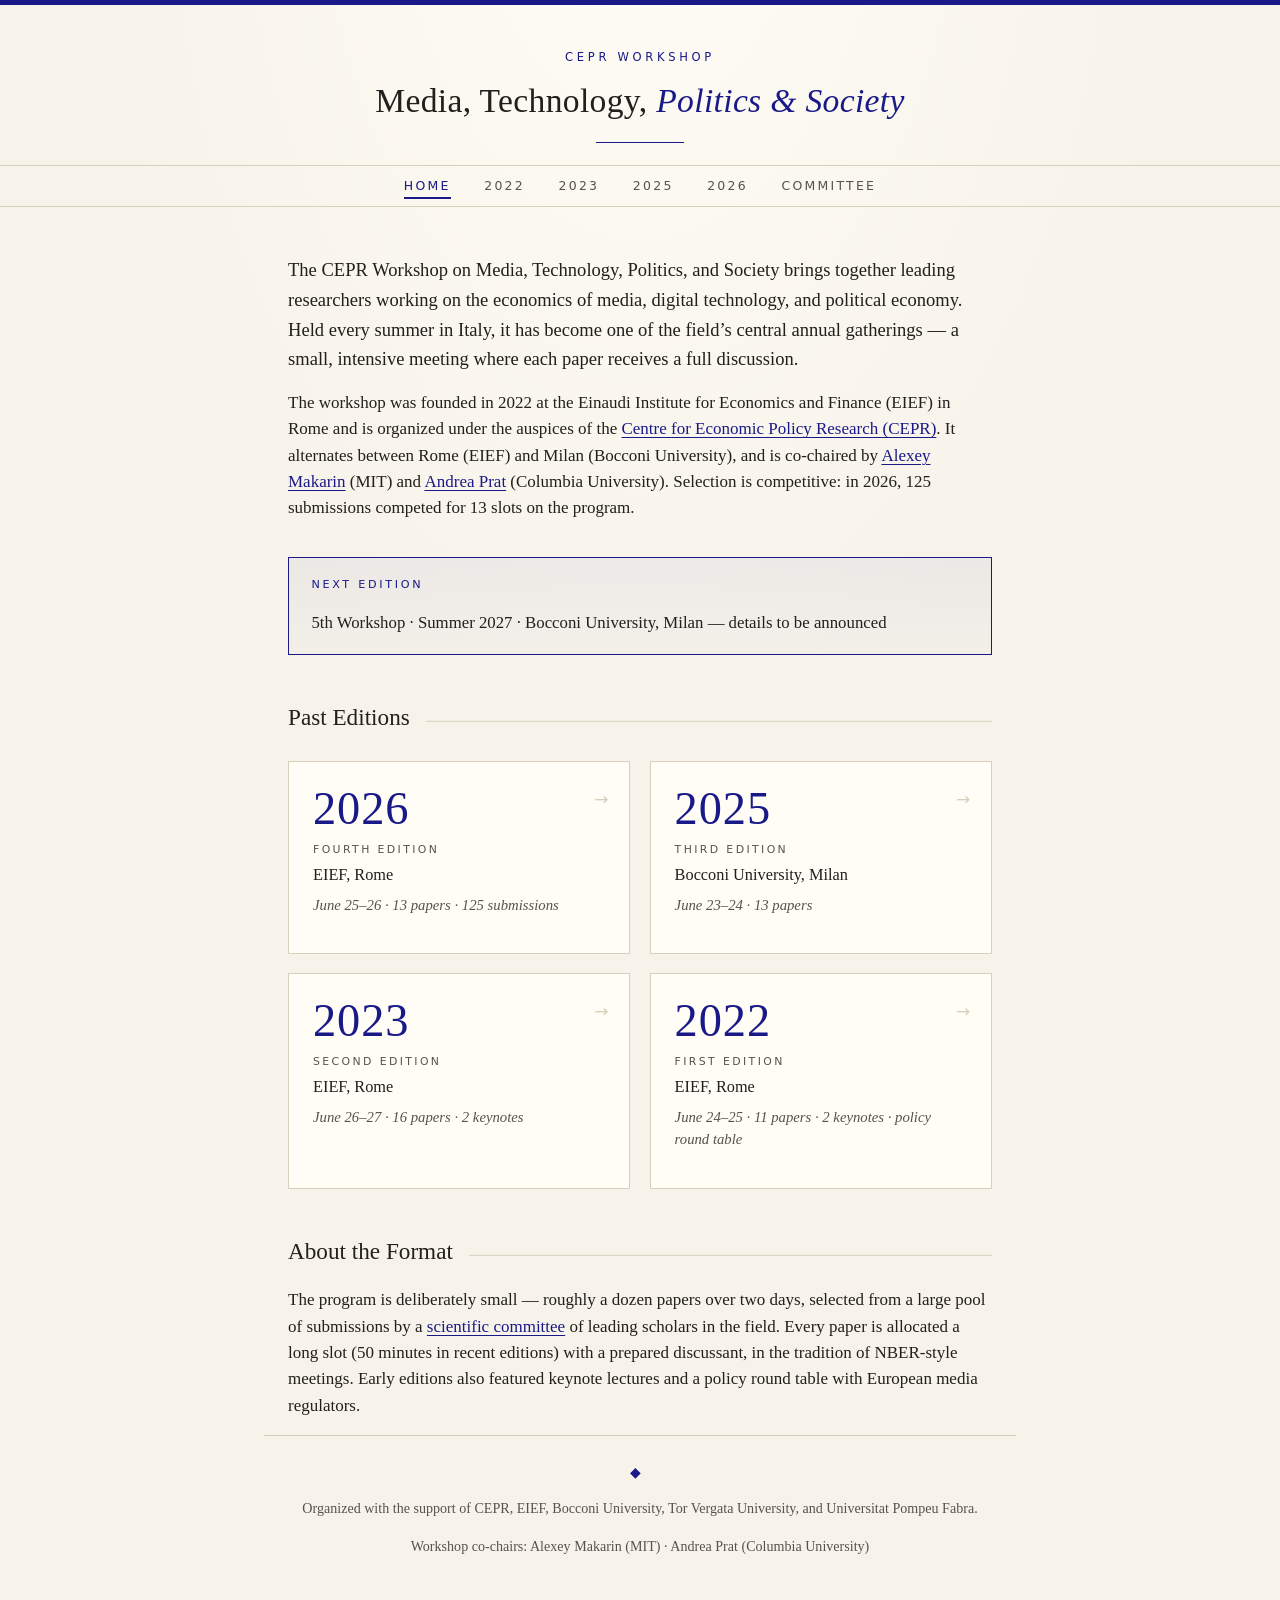
==== index.html @ 84ce780a "Full site: index, committee, four edition pages, programs, participants, tools Co-Authored-By: Claud" ====
<!DOCTYPE html>
<html lang="en">
<head>
<meta charset="utf-8">
<meta name="viewport" content="width=device-width, initial-scale=1">
<title>CEPR Workshop on Media, Technology, Politics, and Society</title>
<meta name="description" content="Annual CEPR workshop bringing together leading researchers in the economics of media, technology, and political economy. Programs, participants, and photos from every edition since 2022.">
<link rel="icon" href="data:image/svg+xml,%3Csvg xmlns='http://www.w3.org/2000/svg' viewBox='0 0 16 16'%3E%3Crect x='3' y='3' width='10' height='10' transform='rotate(45 8 8)' fill='%23191988'/%3E%3C/svg%3E">
<link rel="stylesheet" href="assets/style.css">
</head>
<body>

<header class="masthead wrap">
  <span class="kicker">CEPR Workshop</span>
  <h1>Media, Technology, <em>Politics &amp; Society</em></h1>
  <hr class="rule">
</header>

<nav class="site" aria-label="Site">
  <ul>
    <li><a href="index.html" aria-current="page">Home</a></li>
    <li><a href="editions/2022.html">2022</a></li>
    <li><a href="editions/2023.html">2023</a></li>
    <li><a href="editions/2025.html">2025</a></li>
    <li><a href="editions/2026.html">2026</a></li>
    <li><a href="committee.html">Committee</a></li>
  </ul>
</nav>

<main class="wrap">

  <p class="lede">The CEPR Workshop on Media, Technology, Politics, and Society brings together leading researchers working on the economics of media, digital technology, and political economy. Held every summer in Italy, it has become one of the field’s central annual gatherings — a small, intensive meeting where each paper receives a full discussion.</p>

  <p>The workshop was founded in 2022 at the Einaudi Institute for Economics and Finance (EIEF) in Rome and is organized under the auspices of the <a href="https://cepr.org">Centre for Economic Policy Research (CEPR)</a>. It alternates between Rome (EIEF) and Milan (Bocconi University), and is co-chaired by <a href="https://alexeymakarin.github.io/">Alexey Makarin</a> (MIT) and <a href="https://sites.google.com/site/andreaprat/">Andrea Prat</a> (Columbia University). Selection is competitive: in 2026, 125 submissions competed for 13 slots on the program.</p>

  <div class="banner">
    <span class="label">Next Edition</span>
    <span class="what">5th Workshop · Summer 2027 · Bocconi University, Milan — details to be announced</span>
  </div>

  <h2>Past Editions</h2>

  <div class="editions-grid">
    <a class="edition-card" href="editions/2026.html">
      <span class="year">2026</span>
      <span class="nth">Fourth Edition</span>
      <span class="venue">EIEF, Rome</span>
      <p class="detail">June 25–26 · 13 papers · 125 submissions</p>
    </a>
    <a class="edition-card" href="editions/2025.html">
      <span class="year">2025</span>
      <span class="nth">Third Edition</span>
      <span class="venue">Bocconi University, Milan</span>
      <p class="detail">June 23–24 · 13 papers</p>
    </a>
    <a class="edition-card" href="editions/2023.html">
      <span class="year">2023</span>
      <span class="nth">Second Edition</span>
      <span class="venue">EIEF, Rome</span>
      <p class="detail">June 26–27 · 16 papers · 2 keynotes</p>
    </a>
    <a class="edition-card" href="editions/2022.html">
      <span class="year">2022</span>
      <span class="nth">First Edition</span>
      <span class="venue">EIEF, Rome</span>
      <p class="detail">June 24–25 · 11 papers · 2 keynotes · policy round table</p>
    </a>
  </div>

  <h2>About the Format</h2>
  <p>The program is deliberately small — roughly a dozen papers over two days, selected from a large pool of submissions by a <a href="committee.html">scientific committee</a> of leading scholars in the field. Every paper is allocated a long slot (50 minutes in recent editions) with a prepared discussant, in the tradition of NBER-style meetings. Early editions also featured keynote lectures and a policy round table with European media regulators.</p>

</main>

<footer class="site wrap">
  <span class="rule-dot">◆</span>
  <p>Organized with the support of CEPR, EIEF, Bocconi University, Tor Vergata University, and Universitat Pompeu Fabra.</p>
  <p>Workshop co-chairs: Alexey Makarin (MIT) · Andrea Prat (Columbia University)</p>
</footer>

</body>
</html>
---- assets/style.css ----
/* ==========================================================================
   CEPR Workshop on Media, Technology, Politics, and Society
   Editorial academic style — warm paper, ink text, deep program blue.
   No JS, no webfonts: characterful system serif stack (Palatino family).
   ========================================================================== */

:root {
  --paper: #f7f3ea;
  --paper-deep: #efe9db;
  --ink: #21201d;
  --ink-soft: #57534a;
  --blue: #191988;          /* the program's title blue */
  --blue-soft: #4444a8;
  --hairline: #d8d0bd;
  --serif: "Palatino Linotype", Palatino, "Book Antiqua", "URW Palladio L", "Palatino LT STD", Georgia, serif;
  --sans: "Gill Sans", "Gill Sans MT", "Avenir Next", Avenir, Seravek, Calibri, system-ui, sans-serif;
}

* { margin: 0; padding: 0; box-sizing: border-box; }

html { scroll-behavior: smooth; }

body {
  font-family: var(--serif);
  background: var(--paper);
  color: var(--ink);
  line-height: 1.55;
  font-size: 1.0625rem;
  border-top: 5px solid var(--blue);
  /* faint paper grain */
  background-image: radial-gradient(ellipse at 50% -20%, #fffdf6 0%, var(--paper) 60%);
  background-attachment: fixed;
}

.wrap {
  max-width: 47rem;
  margin: 0 auto;
  padding: 0 1.5rem;
}

/* --------------------------------------------------------------------------
   Masthead — set like a journal cover
   -------------------------------------------------------------------------- */

.masthead {
  text-align: center;
  padding: 2.75rem 0 1.4rem;
}

.masthead .kicker {
  font-family: var(--sans);
  font-size: 0.72rem;
  letter-spacing: 0.32em;
  text-transform: uppercase;
  color: var(--blue);
  display: block;
  margin-bottom: 0.9rem;
}

.masthead h1 {
  font-weight: 500;
  font-size: 2.1rem;
  line-height: 1.18;
  letter-spacing: 0.01em;
}

.masthead h1 a { color: var(--ink); text-decoration: none; }
.masthead h1 em { font-style: italic; color: var(--blue); }

.masthead .rule {
  width: 5.5rem;
  height: 1px;
  background: var(--blue);
  border: 0;
  margin: 1.3rem auto 0;
  position: relative;
}
.masthead .rule::after {
  content: "";
  position: absolute;
  left: 50%; top: -2.5px;
  width: 6px; height: 6px;
  background: var(--blue);
  transform: translateX(-50%) rotate(45deg);
}

/* --------------------------------------------------------------------------
   Navigation
   -------------------------------------------------------------------------- */

nav.site {
  border-top: 1px solid var(--hairline);
  border-bottom: 1px solid var(--hairline);
  margin-bottom: 3rem;
}

nav.site ul {
  list-style: none;
  display: flex;
  flex-wrap: wrap;
  justify-content: center;
  gap: 0 2.1rem;
  padding: 0.65rem 0;
  font-family: var(--sans);
  font-size: 0.78rem;
  letter-spacing: 0.18em;
  text-transform: uppercase;
}

nav.site a {
  color: var(--ink-soft);
  text-decoration: none;
  padding: 0.2rem 0;
  border-bottom: 2px solid transparent;
}
nav.site a:hover { color: var(--blue); }
nav.site a[aria-current="page"] {
  color: var(--blue);
  border-bottom-color: var(--blue);
}

/* --------------------------------------------------------------------------
   General typography
   -------------------------------------------------------------------------- */

main { padding-bottom: 4rem; }

h2 {
  font-weight: 500;
  font-size: 1.45rem;
  margin: 2.8rem 0 1.1rem;
  display: flex;
  align-items: baseline;
  gap: 1rem;
}
h2::after {
  content: "";
  flex: 1;
  height: 1px;
  background: var(--hairline);
  transform: translateY(-0.2rem);
}

h3 {
  font-family: var(--sans);
  font-size: 0.78rem;
  letter-spacing: 0.22em;
  text-transform: uppercase;
  color: var(--blue);
  font-weight: 600;
  margin: 2.2rem 0 0.9rem;
}

p { margin: 0 0 1rem; }
p.lede { font-size: 1.16rem; line-height: 1.6; }

a { color: var(--blue); text-underline-offset: 3px; text-decoration-thickness: 1px; }
a:hover { color: var(--blue-soft); }

.muted { color: var(--ink-soft); }

/* --------------------------------------------------------------------------
   Homepage: next-edition banner + edition cards
   -------------------------------------------------------------------------- */

.banner {
  border: 1px solid var(--blue);
  background: linear-gradient(180deg, rgba(25, 25, 136, 0.05), rgba(25, 25, 136, 0.02));
  padding: 1.15rem 1.4rem;
  margin: 2.2rem 0;
  display: flex;
  align-items: baseline;
  gap: 1rem;
  flex-wrap: wrap;
}
.banner .label {
  font-family: var(--sans);
  font-size: 0.7rem;
  letter-spacing: 0.24em;
  text-transform: uppercase;
  color: var(--blue);
  white-space: nowrap;
}
.banner .what { font-size: 1.05rem; }

.editions-grid {
  display: grid;
  grid-template-columns: repeat(auto-fill, minmax(19rem, 1fr));
  gap: 1.2rem;
  margin: 1.6rem 0;
}

.edition-card {
  display: block;
  text-decoration: none;
  color: var(--ink);
  border: 1px solid var(--hairline);
  background: #fffdf6;
  padding: 1.5rem 1.5rem 1.3rem;
  position: relative;
  transition: border-color 0.18s ease, transform 0.18s ease, box-shadow 0.18s ease;
}
.edition-card:hover {
  border-color: var(--blue);
  transform: translateY(-2px);
  box-shadow: 0 10px 24px -18px rgba(25, 25, 136, 0.55);
  color: var(--ink);
}

.edition-card .year {
  font-size: 2.9rem;
  line-height: 1;
  color: var(--blue);
  letter-spacing: 0.02em;
  font-variant-numeric: lining-nums;
}
.edition-card .nth {
  font-family: var(--sans);
  font-size: 0.68rem;
  letter-spacing: 0.22em;
  text-transform: uppercase;
  color: var(--ink-soft);
  display: block;
  margin: 0.55rem 0 0.2rem;
}
.edition-card .venue { font-size: 1.02rem; }
.edition-card .detail {
  color: var(--ink-soft);
  font-size: 0.92rem;
  margin-top: 0.35rem;
  font-style: italic;
}
.edition-card::after {
  content: "→";
  position: absolute;
  right: 1.3rem;
  top: 1.45rem;
  color: var(--hairline);
  font-family: var(--sans);
  transition: color 0.18s ease, transform 0.18s ease;
}
.edition-card:hover::after { color: var(--blue); transform: translateX(3px); }

/* --------------------------------------------------------------------------
   Edition page header
   -------------------------------------------------------------------------- */

.edition-head { margin-bottom: 0.6rem; }

.edition-head .nth {
  font-family: var(--sans);
  font-size: 0.72rem;
  letter-spacing: 0.28em;
  text-transform: uppercase;
  color: var(--blue);
  display: block;
  margin-bottom: 0.5rem;
}

.edition-head h2.title {
  font-size: 1.85rem;
  margin: 0 0 0.6rem;
  display: block;
}
.edition-head h2.title::after { content: none; }

.edition-head .meta {
  font-style: italic;
  color: var(--ink-soft);
  font-size: 1.05rem;
}

.edition-head .actions {
  margin-top: 1rem;
  font-family: var(--sans);
  font-size: 0.8rem;
  letter-spacing: 0.06em;
}

/* --------------------------------------------------------------------------
   Program
   -------------------------------------------------------------------------- */

.day {
  margin: 2.4rem 0 0;
}

.day > h3 { margin-bottom: 0; }
.day .chair {
  font-style: italic;
  color: var(--ink-soft);
  font-size: 0.95rem;
  margin: 0.25rem 0 0;
}

ol.sessions { list-style: none; margin-top: 1.1rem; }

.session {
  display: grid;
  grid-template-columns: 7.2rem 1fr;
  gap: 0 1.2rem;
  padding: 0.85rem 0;
  border-top: 1px solid var(--hairline);
}
.session:last-child { border-bottom: 1px solid var(--hairline); }

.session .time {
  font-family: var(--sans);
  font-size: 0.8rem;
  color: var(--ink-soft);
  letter-spacing: 0.04em;
  padding-top: 0.28rem;
  white-space: nowrap;
  font-variant-numeric: tabular-nums;
}

.session .paper-title {
  font-weight: 600;
  font-size: 1.05rem;
  line-height: 1.4;
}

.session .authors { margin-top: 0.15rem; }
.session .authors .aff { color: var(--ink-soft); }
.session .coauthors { color: var(--ink-soft); font-size: 0.97rem; margin-top: 0.05rem; }

.session .discussant {
  font-size: 0.95rem;
  margin-top: 0.3rem;
  color: var(--ink-soft);
}
.session .discussant b {
  font-family: var(--sans);
  font-weight: 600;
  font-size: 0.68rem;
  letter-spacing: 0.16em;
  text-transform: uppercase;
  color: var(--blue);
  margin-right: 0.4rem;
}

/* breaks: quiet rows */
.session.break { padding: 0.45rem 0; }
.session.break .what {
  color: var(--ink-soft);
  font-style: italic;
  font-size: 0.95rem;
  padding-top: 0.05rem;
}

/* keynotes & special sessions */
.session.special {
  border-left: 3px solid var(--blue);
  padding-left: 1rem;
  background: linear-gradient(90deg, rgba(25, 25, 136, 0.045), transparent 70%);
}
.session.special .kind {
  font-family: var(--sans);
  font-weight: 600;
  font-size: 0.68rem;
  letter-spacing: 0.2em;
  text-transform: uppercase;
  color: var(--blue);
  display: block;
  margin-bottom: 0.15rem;
}

.timing-note {
  font-style: italic;
  color: var(--ink-soft);
  font-size: 0.95rem;
  margin-top: 1.4rem;
}

.footnote {
  font-size: 0.9rem;
  color: var(--ink-soft);
  border-left: 2px solid var(--hairline);
  padding-left: 1rem;
  margin-top: 1.6rem;
}

/* --------------------------------------------------------------------------
   Participants
   -------------------------------------------------------------------------- */

ul.people {
  list-style: none;
  columns: 2;
  column-gap: 2.6rem;
  margin-top: 1rem;
}
ul.people li {
  padding: 0.28rem 0;
  break-inside: avoid;
  border-bottom: 1px dotted var(--hairline);
  font-size: 0.99rem;
}
ul.people .aff { color: var(--ink-soft); }

.people-note {
  font-size: 0.92rem;
  font-style: italic;
  color: var(--ink-soft);
  margin-top: 0.9rem;
}

/* --------------------------------------------------------------------------
   Committee page
   -------------------------------------------------------------------------- */

.chairs {
  display: grid;
  grid-template-columns: repeat(auto-fit, minmax(15rem, 1fr));
  gap: 1.2rem;
  margin: 1.4rem 0 0.6rem;
}
.chair-card {
  border: 1px solid var(--hairline);
  background: #fffdf6;
  padding: 1.2rem 1.4rem;
}
.chair-card .name { font-size: 1.2rem; font-weight: 600; }
.chair-card .role {
  font-family: var(--sans);
  font-size: 0.68rem;
  letter-spacing: 0.2em;
  text-transform: uppercase;
  color: var(--blue);
  display: block;
  margin-bottom: 0.3rem;
}

/* --------------------------------------------------------------------------
   Photo gallery
   -------------------------------------------------------------------------- */

.gallery {
  display: grid;
  grid-template-columns: repeat(auto-fill, minmax(220px, 1fr));
  gap: 0.8rem;
  margin-top: 1rem;
}
.gallery figure { margin: 0; }
.gallery img {
  width: 100%;
  height: 100%;
  aspect-ratio: 4 / 3;
  object-fit: cover;
  display: block;
  border: 1px solid var(--hairline);
  filter: sepia(0.06);
  transition: filter 0.2s ease;
}
.gallery a:hover img { filter: none; }
.gallery figcaption {
  font-size: 0.82rem;
  color: var(--ink-soft);
  font-style: italic;
  padding-top: 0.25rem;
}

.coming-soon {
  border: 1px dashed var(--hairline);
  color: var(--ink-soft);
  font-style: italic;
  text-align: center;
  padding: 2.2rem 1rem;
  background: rgba(255, 253, 246, 0.6);
}

/* --------------------------------------------------------------------------
   Footer
   -------------------------------------------------------------------------- */

footer.site {
  border-top: 1px solid var(--hairline);
  padding: 1.6rem 0 2.6rem;
  font-size: 0.88rem;
  color: var(--ink-soft);
  text-align: center;
}
footer.site .rule-dot {
  color: var(--blue);
  letter-spacing: 0.6em;
  display: block;
  margin-bottom: 0.9rem;
}

/* --------------------------------------------------------------------------
   Small screens
   -------------------------------------------------------------------------- */

@media (max-width: 640px) {
  .masthead h1 { font-size: 1.55rem; }
  nav.site ul { gap: 0 1.2rem; font-size: 0.72rem; }
  .session { grid-template-columns: 1fr; gap: 0.15rem; }
  .session .time { padding-top: 0; }
  ul.people { columns: 1; }
  .banner { flex-direction: column; gap: 0.3rem; }
}

@media print {
  nav.site, .actions { display: none; }
  body { border-top: none; background: white; }
}
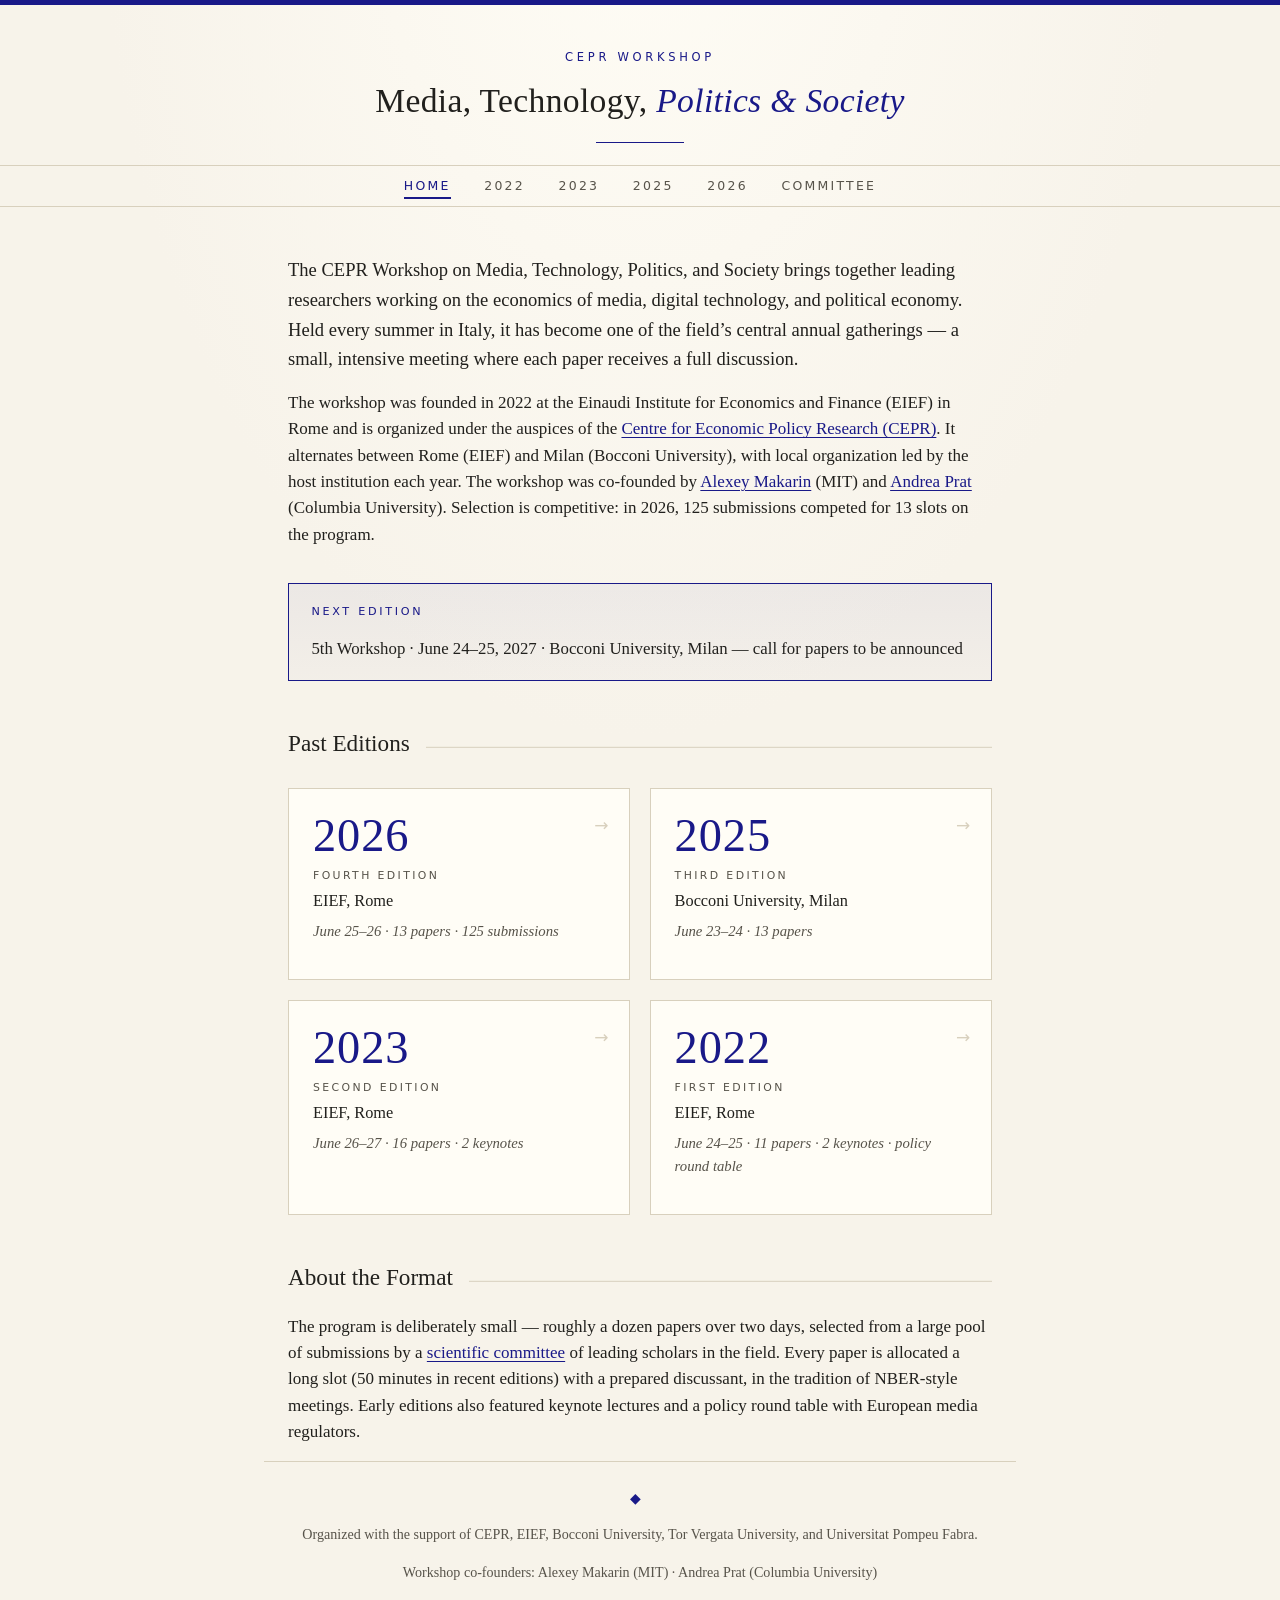
==== commit e65b1a85: "Corrections: co-founder phrasing, 2027 dates, 2023 Tinder paper presenter note - Makarin & Prat now " ====
--- a/index.html
+++ b/index.html
@@ -31,11 +31,11 @@
 
   <p class="lede">The CEPR Workshop on Media, Technology, Politics, and Society brings together leading researchers working on the economics of media, digital technology, and political economy. Held every summer in Italy, it has become one of the field’s central annual gatherings — a small, intensive meeting where each paper receives a full discussion.</p>
 
-  <p>The workshop was founded in 2022 at the Einaudi Institute for Economics and Finance (EIEF) in Rome and is organized under the auspices of the <a href="https://cepr.org">Centre for Economic Policy Research (CEPR)</a>. It alternates between Rome (EIEF) and Milan (Bocconi University), and is co-chaired by <a href="https://alexeymakarin.github.io/">Alexey Makarin</a> (MIT) and <a href="https://sites.google.com/site/andreaprat/">Andrea Prat</a> (Columbia University). Selection is competitive: in 2026, 125 submissions competed for 13 slots on the program.</p>
+  <p>The workshop was founded in 2022 at the Einaudi Institute for Economics and Finance (EIEF) in Rome and is organized under the auspices of the <a href="https://cepr.org">Centre for Economic Policy Research (CEPR)</a>. It alternates between Rome (EIEF) and Milan (Bocconi University), with local organization led by the host institution each year. The workshop was co-founded by <a href="https://alexeymakarin.github.io/">Alexey Makarin</a> (MIT) and <a href="https://www.columbia.edu/~ap3116/">Andrea Prat</a> (Columbia University). Selection is competitive: in 2026, 125 submissions competed for 13 slots on the program.</p>
 
   <div class="banner">
     <span class="label">Next Edition</span>
-    <span class="what">5th Workshop · Summer 2027 · Bocconi University, Milan — details to be announced</span>
+    <span class="what">5th Workshop · June 24–25, 2027 · Bocconi University, Milan — call for papers to be announced</span>
   </div>
 
   <h2>Past Editions</h2>
@@ -75,7 +75,7 @@
 <footer class="site wrap">
   <span class="rule-dot">◆</span>
   <p>Organized with the support of CEPR, EIEF, Bocconi University, Tor Vergata University, and Universitat Pompeu Fabra.</p>
-  <p>Workshop co-chairs: Alexey Makarin (MIT) · Andrea Prat (Columbia University)</p>
+  <p>Workshop co-founders: Alexey Makarin (MIT) · Andrea Prat (Columbia University)</p>
 </footer>
 
 </body>
--- a/assets/style.css
+++ b/assets/style.css
@@ -339,6 +339,25 @@
   margin-right: 0.4rem;
 }
 
+/* people links in the program: quiet underline, blue on hover */
+.session .authors a,
+.session .coauthors a,
+.session .discussant a,
+.session .paper-title a {
+  color: inherit;
+  text-decoration: underline;
+  text-decoration-thickness: 1px;
+  text-decoration-color: var(--hairline);
+  text-underline-offset: 3px;
+}
+.session .authors a:hover,
+.session .coauthors a:hover,
+.session .discussant a:hover,
+.session .paper-title a:hover {
+  color: var(--blue);
+  text-decoration-color: var(--blue);
+}
+
 /* breaks: quiet rows */
 .session.break { padding: 0.45rem 0; }
 .session.break .what {
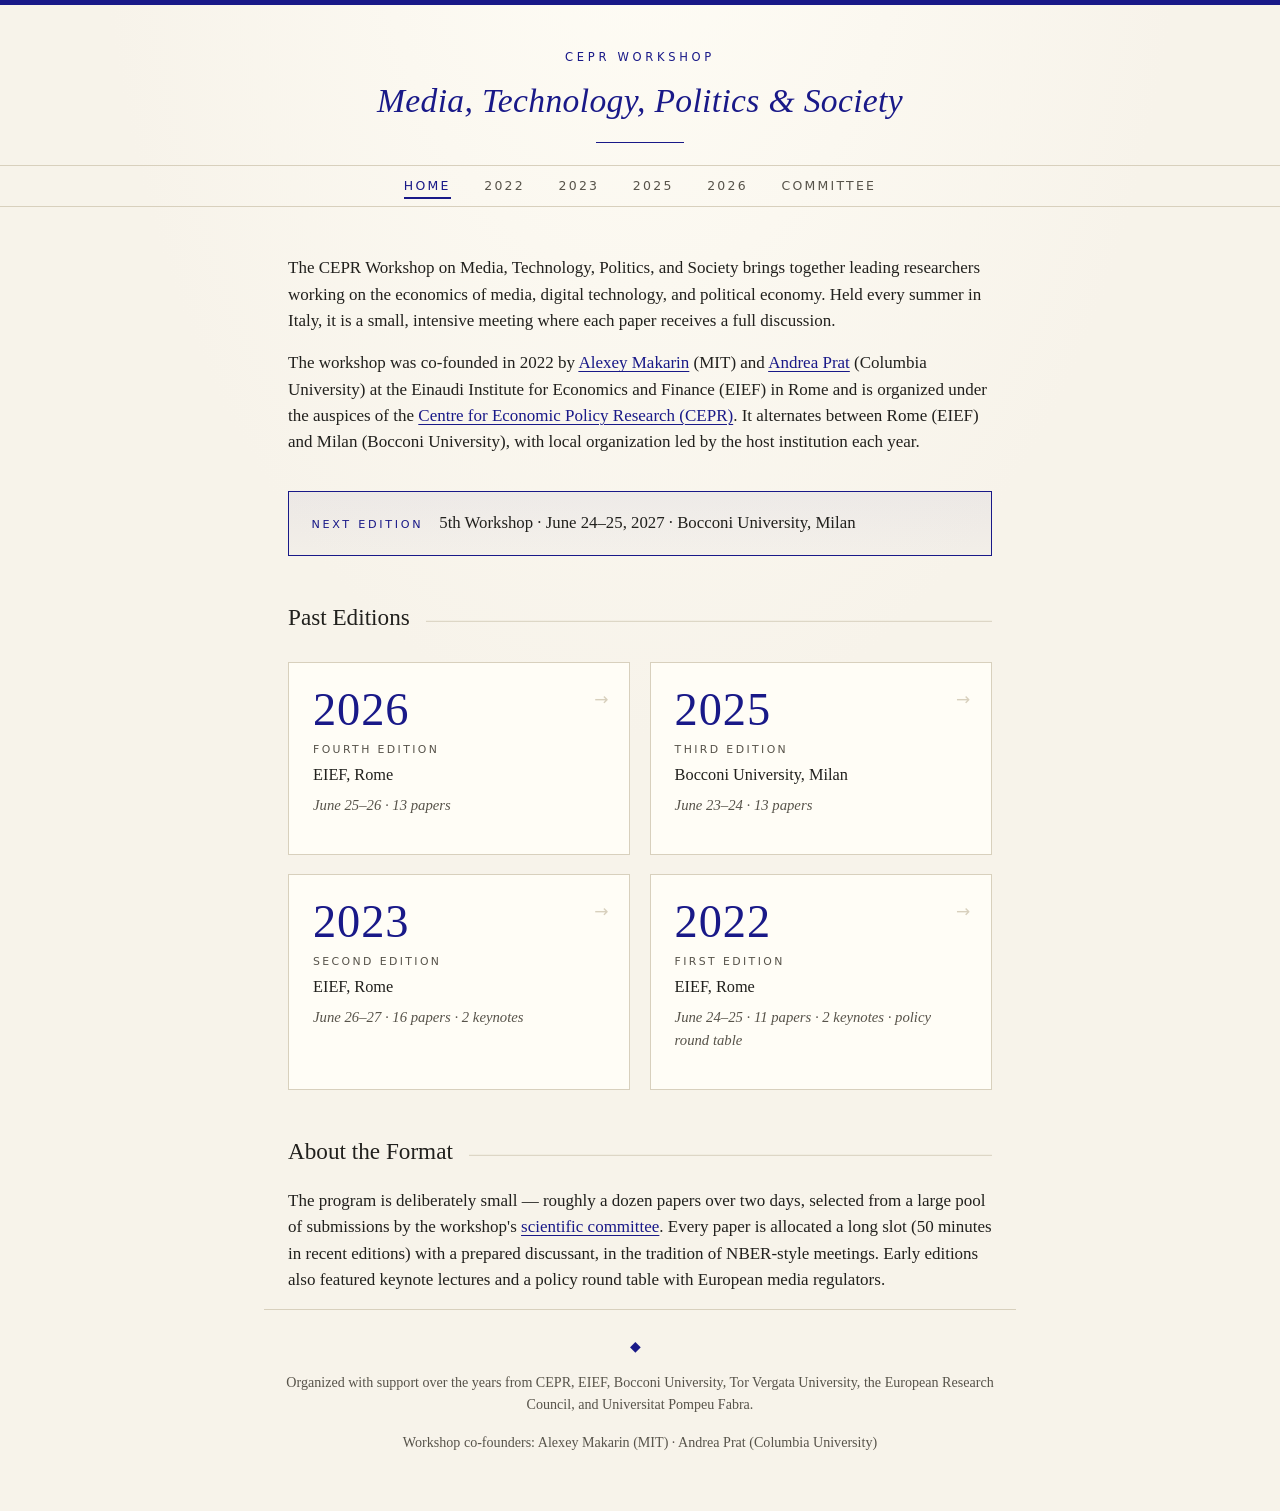
==== commit b63c97e4: "Update index.html" ====
--- a/index.html
+++ b/index.html
@@ -12,7 +12,7 @@
 
 <header class="masthead wrap">
   <span class="kicker">CEPR Workshop</span>
-  <h1>Media, Technology, <em>Politics &amp; Society</em></h1>
+  <h1><em>Media, Technology, Politics &amp; Society</em></h1>
   <hr class="rule">
 </header>
 
@@ -29,13 +29,13 @@
 
 <main class="wrap">
 
-  <p class="lede">The CEPR Workshop on Media, Technology, Politics, and Society brings together leading researchers working on the economics of media, digital technology, and political economy. Held every summer in Italy, it has become one of the field’s central annual gatherings — a small, intensive meeting where each paper receives a full discussion.</p>
+  <p>The CEPR Workshop on Media, Technology, Politics, and Society brings together leading researchers working on the economics of media, digital technology, and political economy. Held every summer in Italy, it is a small, intensive meeting where each paper receives a full discussion.</p>
 
-  <p>The workshop was founded in 2022 at the Einaudi Institute for Economics and Finance (EIEF) in Rome and is organized under the auspices of the <a href="https://cepr.org">Centre for Economic Policy Research (CEPR)</a>. It alternates between Rome (EIEF) and Milan (Bocconi University), with local organization led by the host institution each year. The workshop was co-founded by <a href="https://alexeymakarin.github.io/">Alexey Makarin</a> (MIT) and <a href="https://www.columbia.edu/~ap3116/">Andrea Prat</a> (Columbia University). Selection is competitive: in 2026, 125 submissions competed for 13 slots on the program.</p>
+  <p>The workshop was co-founded in 2022 by <a href="https://alexeymakarin.github.io/">Alexey Makarin</a> (MIT) and <a href="https://www.columbia.edu/~ap3116/">Andrea Prat</a> (Columbia University) at the Einaudi Institute for Economics and Finance (EIEF) in Rome and is organized under the auspices of the <a href="https://cepr.org">Centre for Economic Policy Research (CEPR)</a>. It alternates between Rome (EIEF) and Milan (Bocconi University), with local organization led by the host institution each year.</p>
 
   <div class="banner">
     <span class="label">Next Edition</span>
-    <span class="what">5th Workshop · June 24–25, 2027 · Bocconi University, Milan — call for papers to be announced</span>
+    <span class="what">5th Workshop · June 24–25, 2027 · Bocconi University, Milan</span>
   </div>
 
   <h2>Past Editions</h2>
@@ -45,7 +45,7 @@
       <span class="year">2026</span>
       <span class="nth">Fourth Edition</span>
       <span class="venue">EIEF, Rome</span>
-      <p class="detail">June 25–26 · 13 papers · 125 submissions</p>
+      <p class="detail">June 25–26 · 13 papers</p>
     </a>
     <a class="edition-card" href="editions/2025.html">
       <span class="year">2025</span>
@@ -68,13 +68,13 @@
   </div>
 
   <h2>About the Format</h2>
-  <p>The program is deliberately small — roughly a dozen papers over two days, selected from a large pool of submissions by a <a href="committee.html">scientific committee</a> of leading scholars in the field. Every paper is allocated a long slot (50 minutes in recent editions) with a prepared discussant, in the tradition of NBER-style meetings. Early editions also featured keynote lectures and a policy round table with European media regulators.</p>
+  <p>The program is deliberately small — roughly a dozen papers over two days, selected from a large pool of submissions by the workshop's <a href="committee.html">scientific committee</a>. Every paper is allocated a long slot (50 minutes in recent editions) with a prepared discussant, in the tradition of NBER-style meetings. Early editions also featured keynote lectures and a policy round table with European media regulators.</p>
 
 </main>
 
 <footer class="site wrap">
   <span class="rule-dot">◆</span>
-  <p>Organized with the support of CEPR, EIEF, Bocconi University, Tor Vergata University, and Universitat Pompeu Fabra.</p>
+  <p>Organized with support over the years from CEPR, EIEF, Bocconi University, Tor Vergata University, the European Research Council, and Universitat Pompeu Fabra.</p>
   <p>Workshop co-founders: Alexey Makarin (MIT) · Andrea Prat (Columbia University)</p>
 </footer>
 
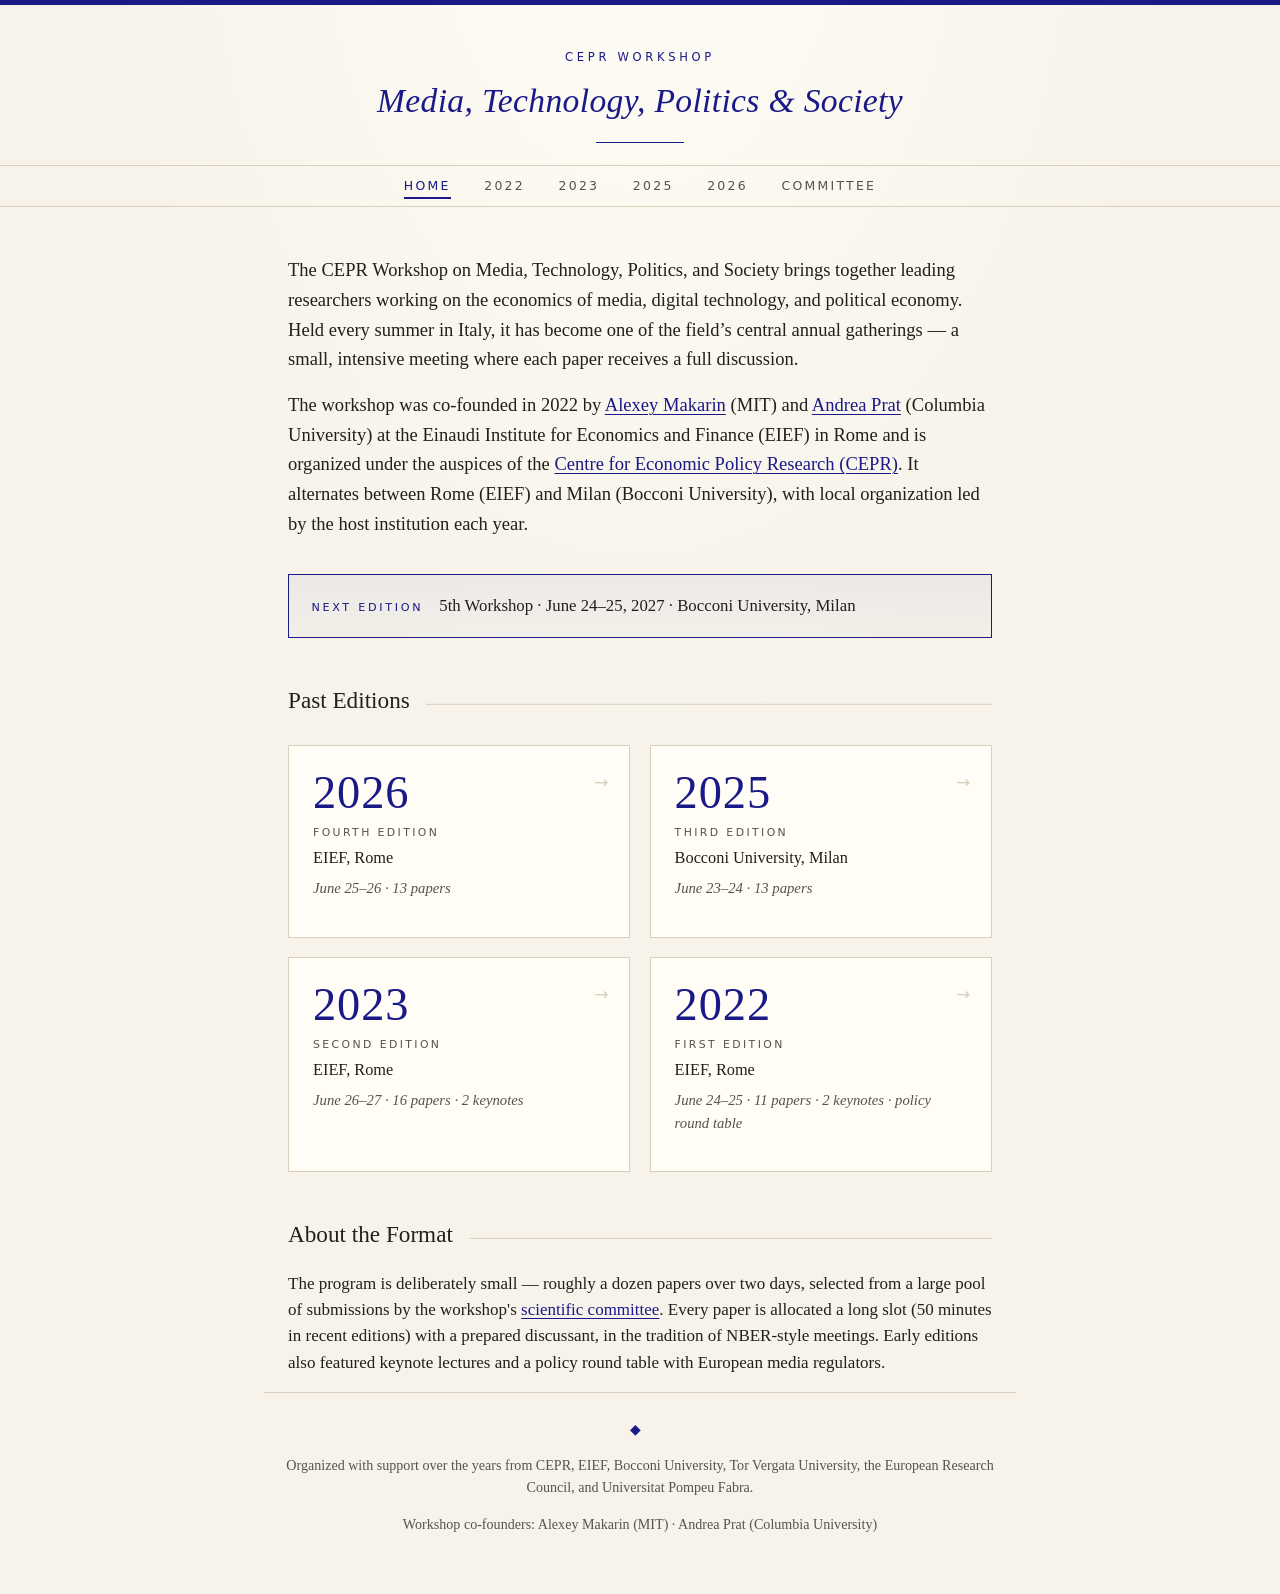
==== commit cab6bc48: "Update index.html" ====
--- a/index.html
+++ b/index.html
@@ -29,9 +29,9 @@
 
 <main class="wrap">
 
-  <p>The CEPR Workshop on Media, Technology, Politics, and Society brings together leading researchers working on the economics of media, digital technology, and political economy. Held every summer in Italy, it is a small, intensive meeting where each paper receives a full discussion.</p>
+  <p class="lede">The CEPR Workshop on Media, Technology, Politics, and Society brings together leading researchers working on the economics of media, digital technology, and political economy. Held every summer in Italy, it has become one of the field’s central annual gatherings — a small, intensive meeting where each paper receives a full discussion.</p>
 
-  <p>The workshop was co-founded in 2022 by <a href="https://alexeymakarin.github.io/">Alexey Makarin</a> (MIT) and <a href="https://www.columbia.edu/~ap3116/">Andrea Prat</a> (Columbia University) at the Einaudi Institute for Economics and Finance (EIEF) in Rome and is organized under the auspices of the <a href="https://cepr.org">Centre for Economic Policy Research (CEPR)</a>. It alternates between Rome (EIEF) and Milan (Bocconi University), with local organization led by the host institution each year.</p>
+  <p class="lede">The workshop was co-founded in 2022 by <a href="https://alexeymakarin.github.io/">Alexey Makarin</a> (MIT) and <a href="https://www.columbia.edu/~ap3116/">Andrea Prat</a> (Columbia University) at the Einaudi Institute for Economics and Finance (EIEF) in Rome and is organized under the auspices of the <a href="https://cepr.org">Centre for Economic Policy Research (CEPR)</a>. It alternates between Rome (EIEF) and Milan (Bocconi University), with local organization led by the host institution each year.</p>
 
   <div class="banner">
     <span class="label">Next Edition</span>
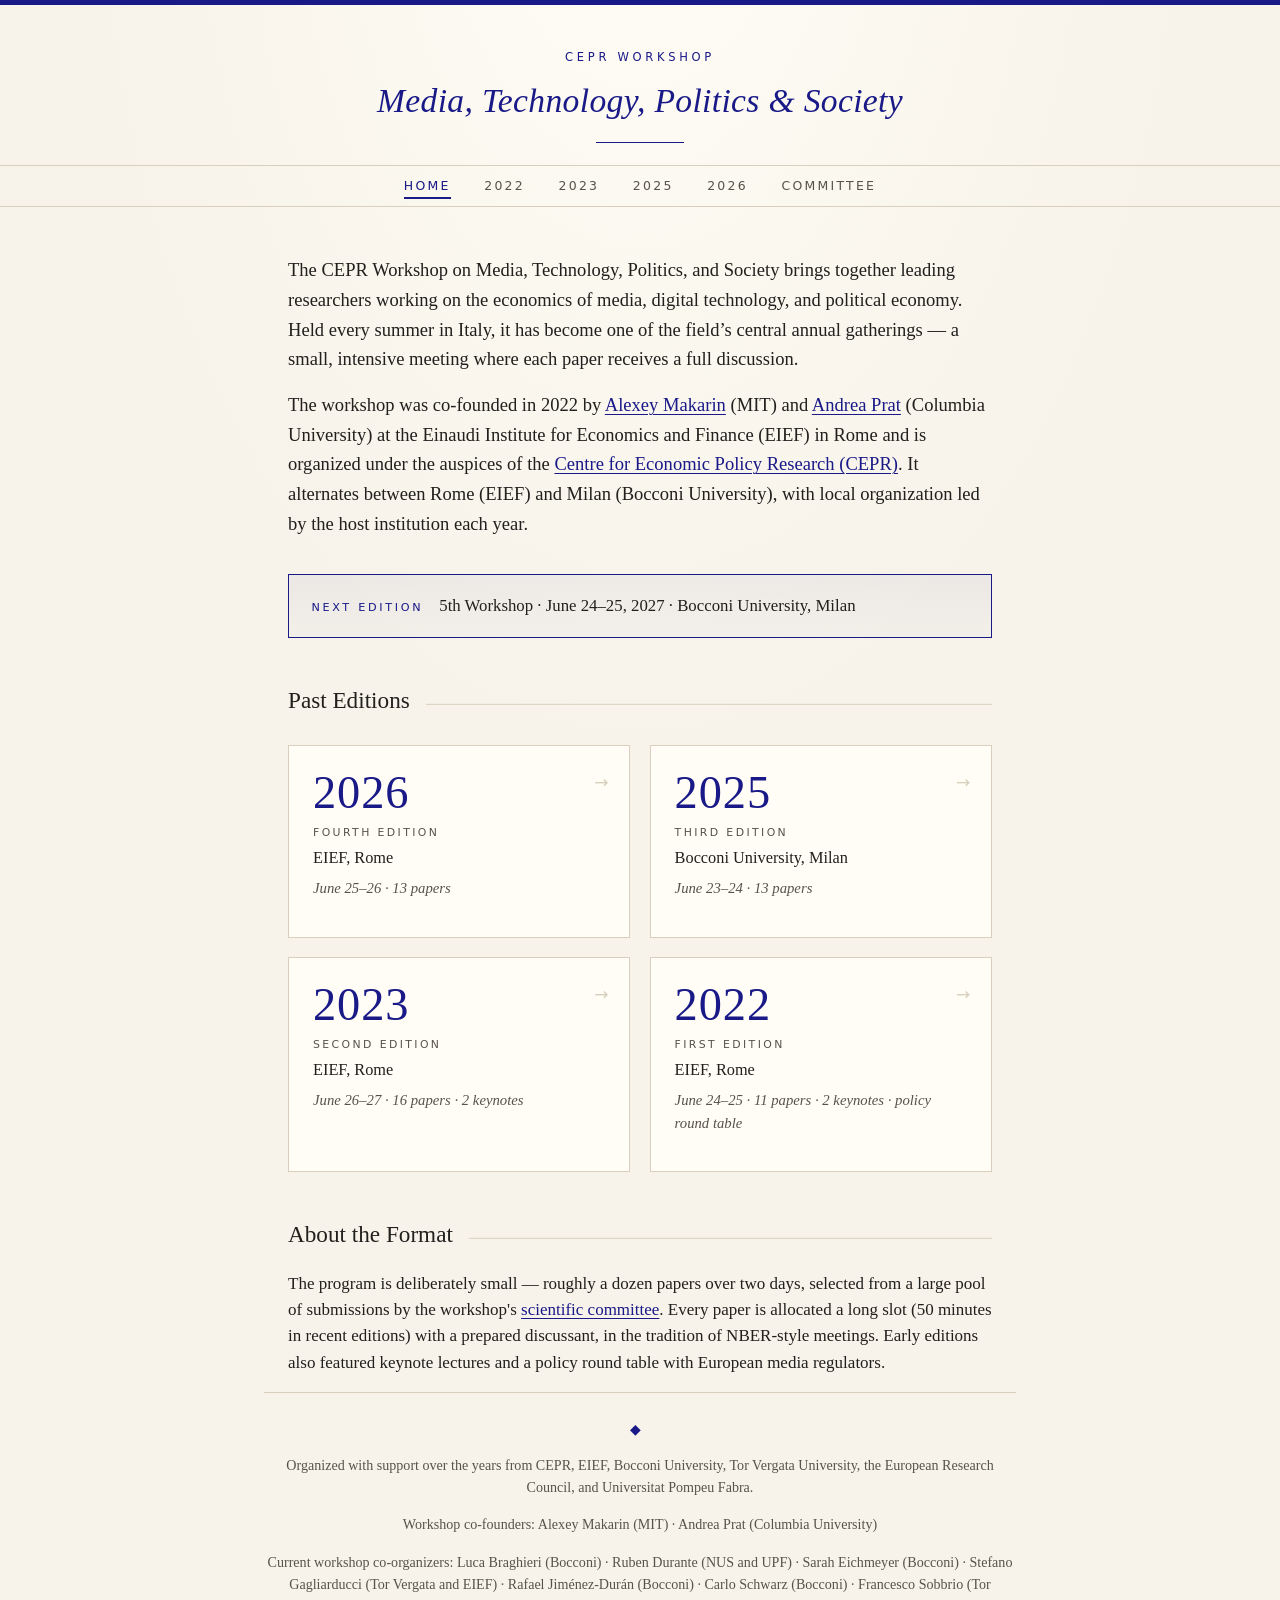
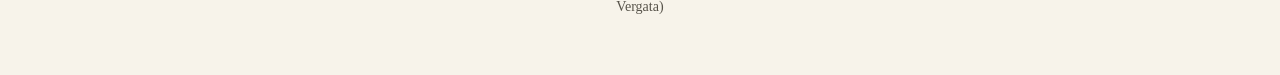
==== commit a585a00f: "Update index.html" ====
--- a/index.html
+++ b/index.html
@@ -76,6 +76,7 @@
   <span class="rule-dot">◆</span>
   <p>Organized with support over the years from CEPR, EIEF, Bocconi University, Tor Vergata University, the European Research Council, and Universitat Pompeu Fabra.</p>
   <p>Workshop co-founders: Alexey Makarin (MIT) · Andrea Prat (Columbia University)</p>
+  <p>Current workshop co-organizers: Luca Braghieri (Bocconi) · Ruben Durante (NUS and UPF) · Sarah Eichmeyer (Bocconi) · Stefano Gagliarducci (Tor Vergata and EIEF) · Rafael Jiménez-Durán (Bocconi) · Carlo Schwarz (Bocconi) · Francesco Sobbrio (Tor Vergata)</p>
 </footer>
 
 </body>
